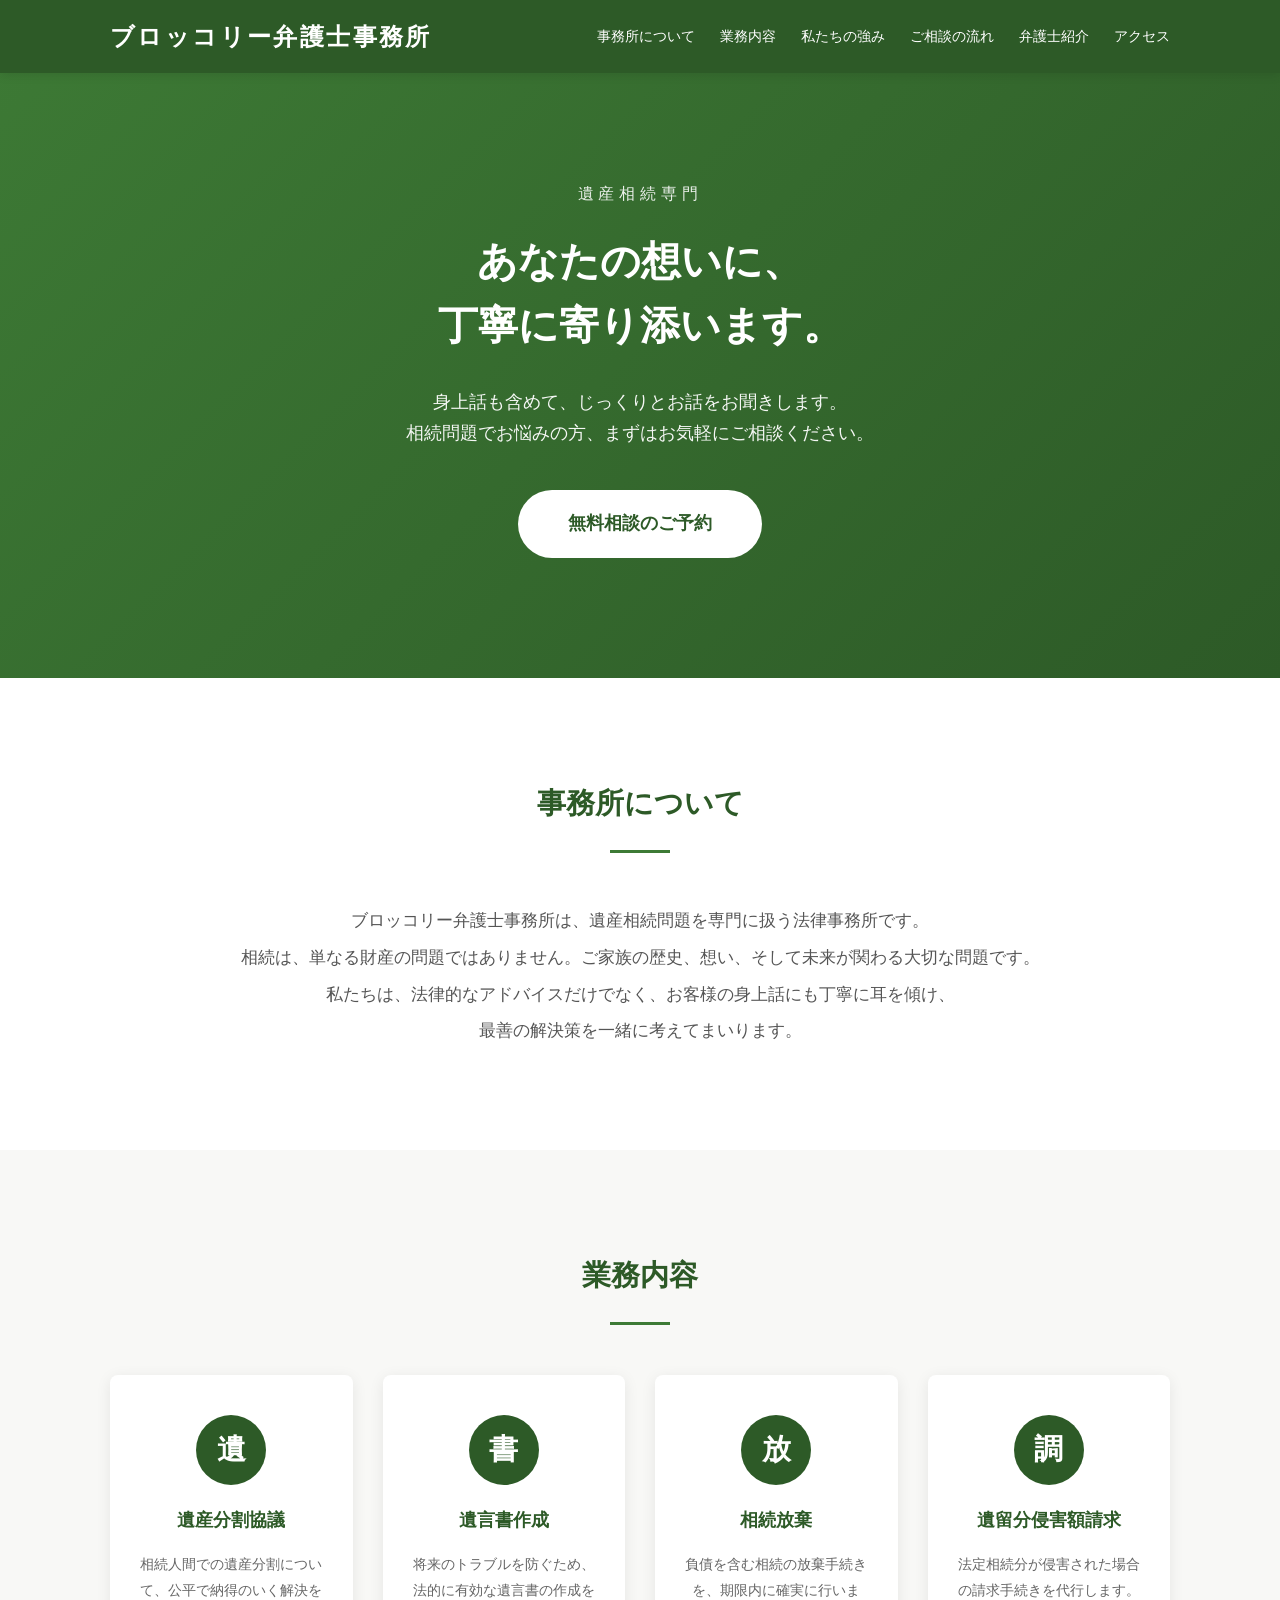
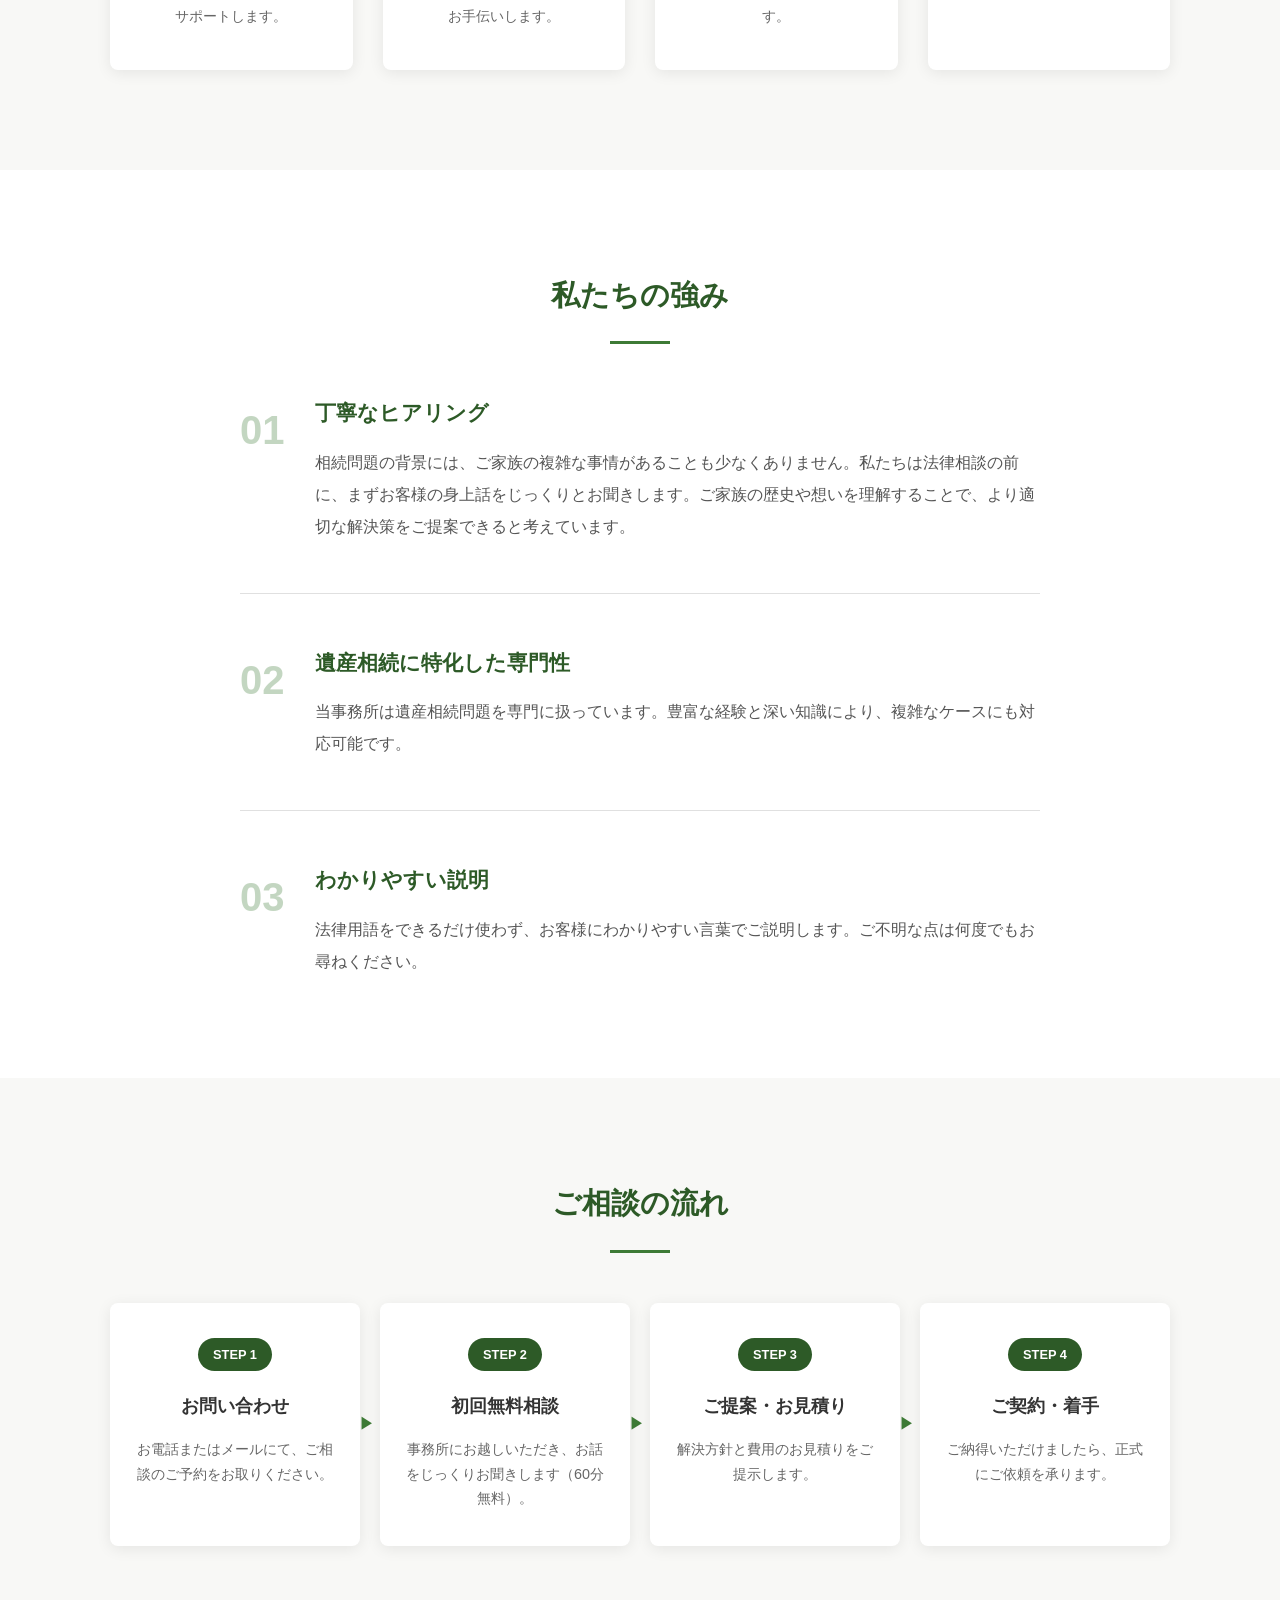
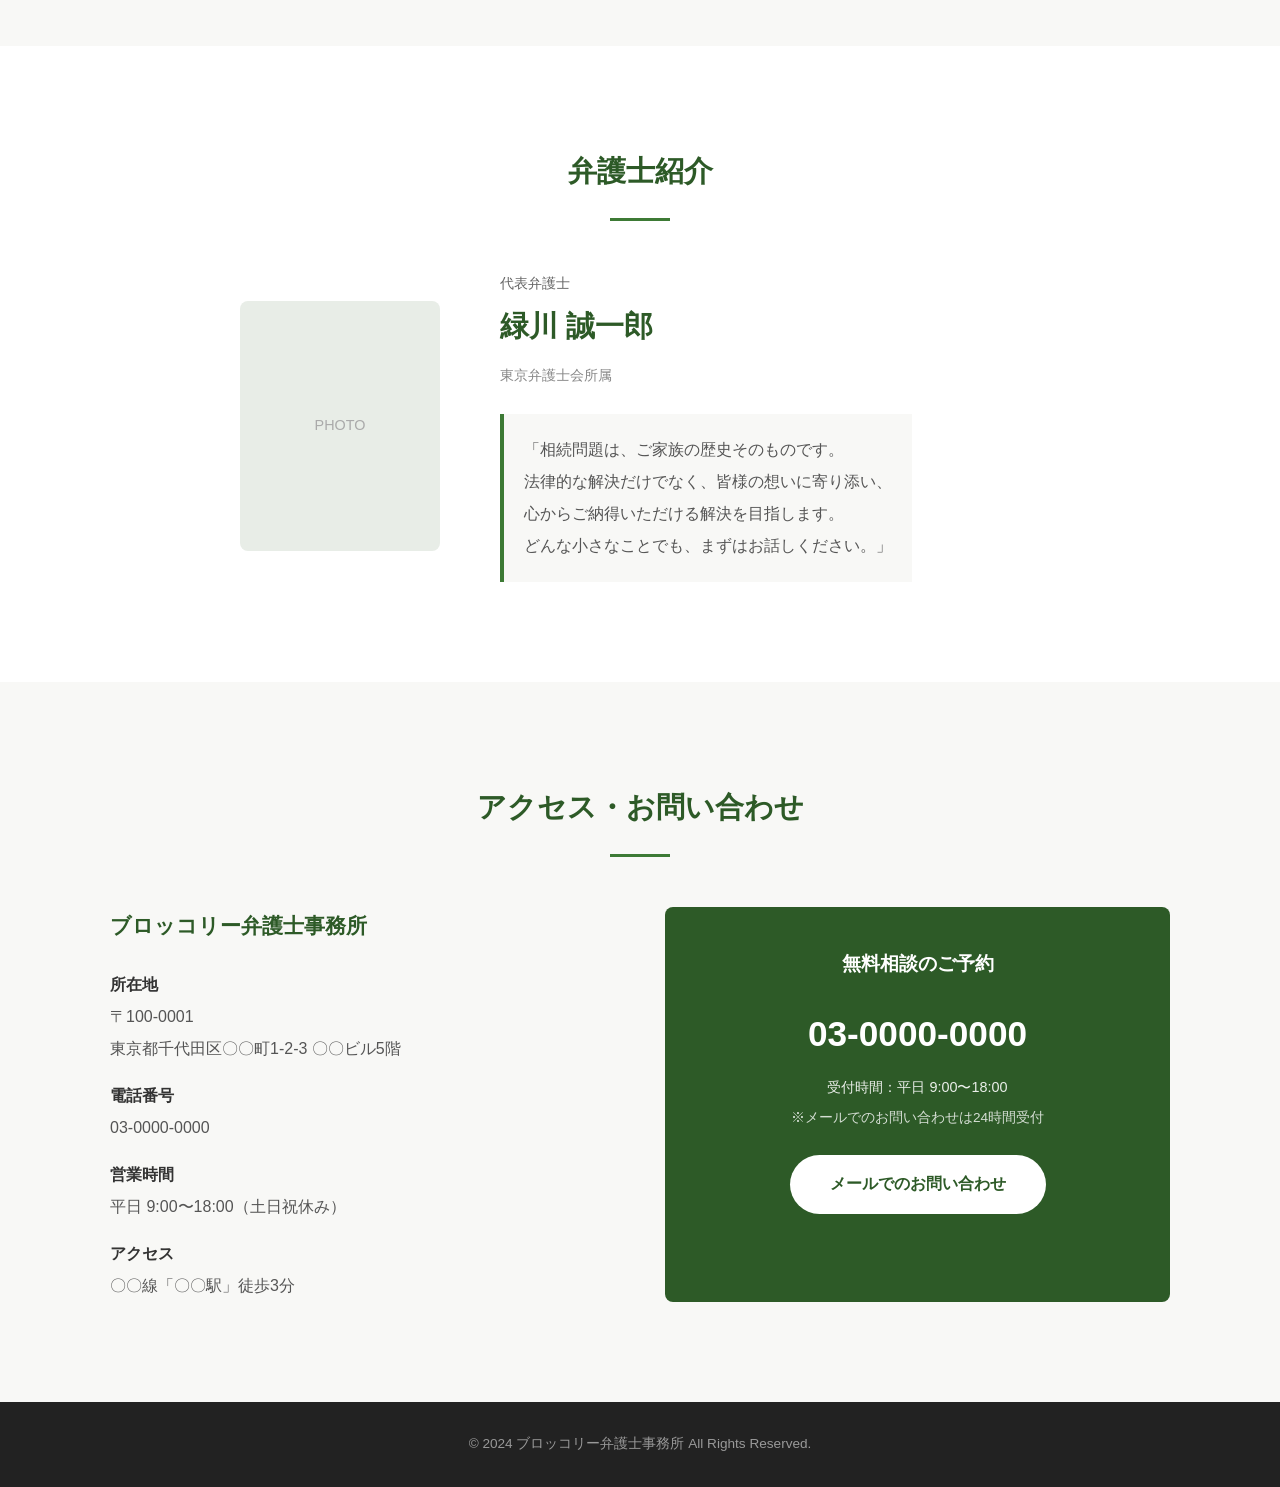
==== broccoli-law/index.html @ 68b4fcbb "Initial commit: reorganize for multi-mock structure - Add landing page with gallery of all mocks - M" ====
<!DOCTYPE html>
<html lang="ja">
<head>
    <meta charset="UTF-8">
    <meta name="viewport" content="width=device-width, initial-scale=1.0">
    <title>ブロッコリー弁護士事務所 | 遺産相続専門</title>
    <link rel="stylesheet" href="style.css">
</head>
<body>
    <!-- ヘッダー -->
    <header class="header">
        <div class="header-inner">
            <h1 class="logo">ブロッコリー弁護士事務所</h1>
            <nav class="nav">
                <ul>
                    <li><a href="#about">事務所について</a></li>
                    <li><a href="#service">業務内容</a></li>
                    <li><a href="#feature">私たちの強み</a></li>
                    <li><a href="#flow">ご相談の流れ</a></li>
                    <li><a href="#lawyer">弁護士紹介</a></li>
                    <li><a href="#access">アクセス</a></li>
                </ul>
            </nav>
        </div>
    </header>

    <!-- メインビジュアル -->
    <section class="hero">
        <div class="hero-content">
            <p class="hero-sub">遺産相続専門</p>
            <h2 class="hero-title">あなたの想いに、<br>丁寧に寄り添います。</h2>
            <p class="hero-desc">身上話も含めて、じっくりとお話をお聞きします。<br>相続問題でお悩みの方、まずはお気軽にご相談ください。</p>
            <a href="#contact" class="btn-primary">無料相談のご予約</a>
        </div>
    </section>

    <!-- 事務所について -->
    <section id="about" class="section">
        <div class="container">
            <h2 class="section-title">事務所について</h2>
            <p class="section-text">
                ブロッコリー弁護士事務所は、遺産相続問題を専門に扱う法律事務所です。<br>
                相続は、単なる財産の問題ではありません。ご家族の歴史、想い、そして未来が関わる大切な問題です。<br>
                私たちは、法律的なアドバイスだけでなく、お客様の身上話にも丁寧に耳を傾け、<br>
                最善の解決策を一緒に考えてまいります。
            </p>
        </div>
    </section>

    <!-- 業務内容 -->
    <section id="service" class="section section-gray">
        <div class="container">
            <h2 class="section-title">業務内容</h2>
            <div class="service-grid">
                <div class="service-card">
                    <div class="service-icon">遺</div>
                    <h3>遺産分割協議</h3>
                    <p>相続人間での遺産分割について、公平で納得のいく解決をサポートします。</p>
                </div>
                <div class="service-card">
                    <div class="service-icon">書</div>
                    <h3>遺言書作成</h3>
                    <p>将来のトラブルを防ぐため、法的に有効な遺言書の作成をお手伝いします。</p>
                </div>
                <div class="service-card">
                    <div class="service-icon">放</div>
                    <h3>相続放棄</h3>
                    <p>負債を含む相続の放棄手続きを、期限内に確実に行います。</p>
                </div>
                <div class="service-card">
                    <div class="service-icon">調</div>
                    <h3>遺留分侵害額請求</h3>
                    <p>法定相続分が侵害された場合の請求手続きを代行します。</p>
                </div>
            </div>
        </div>
    </section>

    <!-- 私たちの強み -->
    <section id="feature" class="section">
        <div class="container">
            <h2 class="section-title">私たちの強み</h2>
            <div class="feature-list">
                <div class="feature-item">
                    <div class="feature-number">01</div>
                    <div class="feature-content">
                        <h3>丁寧なヒアリング</h3>
                        <p>相続問題の背景には、ご家族の複雑な事情があることも少なくありません。私たちは法律相談の前に、まずお客様の身上話をじっくりとお聞きします。ご家族の歴史や想いを理解することで、より適切な解決策をご提案できると考えています。</p>
                    </div>
                </div>
                <div class="feature-item">
                    <div class="feature-number">02</div>
                    <div class="feature-content">
                        <h3>遺産相続に特化した専門性</h3>
                        <p>当事務所は遺産相続問題を専門に扱っています。豊富な経験と深い知識により、複雑なケースにも対応可能です。</p>
                    </div>
                </div>
                <div class="feature-item">
                    <div class="feature-number">03</div>
                    <div class="feature-content">
                        <h3>わかりやすい説明</h3>
                        <p>法律用語をできるだけ使わず、お客様にわかりやすい言葉でご説明します。ご不明な点は何度でもお尋ねください。</p>
                    </div>
                </div>
            </div>
        </div>
    </section>

    <!-- ご相談の流れ -->
    <section id="flow" class="section section-gray">
        <div class="container">
            <h2 class="section-title">ご相談の流れ</h2>
            <div class="flow-list">
                <div class="flow-item">
                    <div class="flow-step">STEP 1</div>
                    <h3>お問い合わせ</h3>
                    <p>お電話またはメールにて、ご相談のご予約をお取りください。</p>
                </div>
                <div class="flow-item">
                    <div class="flow-step">STEP 2</div>
                    <h3>初回無料相談</h3>
                    <p>事務所にお越しいただき、お話をじっくりお聞きします（60分無料）。</p>
                </div>
                <div class="flow-item">
                    <div class="flow-step">STEP 3</div>
                    <h3>ご提案・お見積り</h3>
                    <p>解決方針と費用のお見積りをご提示します。</p>
                </div>
                <div class="flow-item">
                    <div class="flow-step">STEP 4</div>
                    <h3>ご契約・着手</h3>
                    <p>ご納得いただけましたら、正式にご依頼を承ります。</p>
                </div>
            </div>
        </div>
    </section>

    <!-- 弁護士紹介 -->
    <section id="lawyer" class="section">
        <div class="container">
            <h2 class="section-title">弁護士紹介</h2>
            <div class="lawyer-profile">
                <div class="lawyer-photo"></div>
                <div class="lawyer-info">
                    <p class="lawyer-position">代表弁護士</p>
                    <h3 class="lawyer-name">緑川 誠一郎</h3>
                    <p class="lawyer-bar">東京弁護士会所属</p>
                    <p class="lawyer-message">
                        「相続問題は、ご家族の歴史そのものです。<br>
                        法律的な解決だけでなく、皆様の想いに寄り添い、<br>
                        心からご納得いただける解決を目指します。<br>
                        どんな小さなことでも、まずはお話しください。」
                    </p>
                </div>
            </div>
        </div>
    </section>

    <!-- アクセス・お問い合わせ -->
    <section id="access" class="section section-gray">
        <div class="container">
            <h2 class="section-title">アクセス・お問い合わせ</h2>
            <div class="access-grid">
                <div class="access-info">
                    <h3>ブロッコリー弁護士事務所</h3>
                    <dl>
                        <dt>所在地</dt>
                        <dd>〒100-0001<br>東京都千代田区〇〇町1-2-3 〇〇ビル5階</dd>
                        <dt>電話番号</dt>
                        <dd>03-0000-0000</dd>
                        <dt>営業時間</dt>
                        <dd>平日 9:00〜18:00（土日祝休み）</dd>
                        <dt>アクセス</dt>
                        <dd>〇〇線「〇〇駅」徒歩3分</dd>
                    </dl>
                </div>
                <div id="contact" class="contact-box">
                    <h3>無料相談のご予約</h3>
                    <p class="contact-tel">03-0000-0000</p>
                    <p class="contact-hours">受付時間：平日 9:00〜18:00</p>
                    <p class="contact-note">※メールでのお問い合わせは24時間受付</p>
                    <a href="mailto:info@example.com" class="btn-secondary">メールでのお問い合わせ</a>
                </div>
            </div>
        </div>
    </section>

    <!-- フッター -->
    <footer class="footer">
        <p>&copy; 2024 ブロッコリー弁護士事務所 All Rights Reserved.</p>
    </footer>
</body>
</html>
---- broccoli-law/style.css ----
/* リセットと基本スタイル */
* {
    margin: 0;
    padding: 0;
    box-sizing: border-box;
}

html {
    scroll-behavior: smooth;
}

body {
    font-family: "Hiragino Kaku Gothic ProN", "Hiragino Sans", "Yu Gothic", "Meiryo", sans-serif;
    line-height: 1.8;
    color: #333;
    background-color: #fff;
}

a {
    text-decoration: none;
    color: inherit;
}

ul {
    list-style: none;
}

/* コンテナ */
.container {
    max-width: 1100px;
    margin: 0 auto;
    padding: 0 20px;
}

/* ヘッダー */
.header {
    background-color: #2d5a27;
    color: #fff;
    position: fixed;
    width: 100%;
    top: 0;
    z-index: 1000;
    box-shadow: 0 2px 10px rgba(0, 0, 0, 0.1);
}

.header-inner {
    max-width: 1100px;
    margin: 0 auto;
    padding: 15px 20px;
    display: flex;
    justify-content: space-between;
    align-items: center;
}

.logo {
    font-size: 1.5rem;
    font-weight: bold;
    letter-spacing: 0.1em;
}

.nav ul {
    display: flex;
    gap: 25px;
}

.nav a {
    font-size: 0.9rem;
    transition: opacity 0.3s;
}

.nav a:hover {
    opacity: 0.7;
}

/* メインビジュアル */
.hero {
    background: linear-gradient(135deg, #3d7a35 0%, #2d5a27 100%);
    color: #fff;
    padding: 180px 20px 120px;
    text-align: center;
}

.hero-sub {
    font-size: 1rem;
    letter-spacing: 0.3em;
    margin-bottom: 20px;
    opacity: 0.9;
}

.hero-title {
    font-size: 2.5rem;
    font-weight: bold;
    line-height: 1.6;
    margin-bottom: 30px;
}

.hero-desc {
    font-size: 1.1rem;
    margin-bottom: 40px;
    opacity: 0.95;
}

.btn-primary {
    display: inline-block;
    background-color: #fff;
    color: #2d5a27;
    padding: 18px 50px;
    font-size: 1.1rem;
    font-weight: bold;
    border-radius: 50px;
    transition: all 0.3s;
}

.btn-primary:hover {
    background-color: #f0f0f0;
    transform: translateY(-2px);
    box-shadow: 0 5px 20px rgba(0, 0, 0, 0.2);
}

/* セクション共通 */
.section {
    padding: 100px 0;
}

.section-gray {
    background-color: #f8f8f6;
}

.section-title {
    text-align: center;
    font-size: 1.8rem;
    color: #2d5a27;
    margin-bottom: 50px;
    position: relative;
}

.section-title::after {
    content: "";
    display: block;
    width: 60px;
    height: 3px;
    background-color: #3d7a35;
    margin: 20px auto 0;
}

.section-text {
    text-align: center;
    font-size: 1.05rem;
    line-height: 2.2;
    color: #555;
}

/* 業務内容 */
.service-grid {
    display: grid;
    grid-template-columns: repeat(4, 1fr);
    gap: 30px;
}

.service-card {
    background-color: #fff;
    padding: 40px 25px;
    text-align: center;
    border-radius: 8px;
    box-shadow: 0 3px 15px rgba(0, 0, 0, 0.08);
    transition: transform 0.3s;
}

.service-card:hover {
    transform: translateY(-5px);
}

.service-icon {
    width: 70px;
    height: 70px;
    background-color: #2d5a27;
    color: #fff;
    font-size: 1.8rem;
    font-weight: bold;
    border-radius: 50%;
    display: flex;
    align-items: center;
    justify-content: center;
    margin: 0 auto 20px;
}

.service-card h3 {
    font-size: 1.1rem;
    color: #2d5a27;
    margin-bottom: 15px;
}

.service-card p {
    font-size: 0.9rem;
    color: #666;
    line-height: 1.8;
}

/* 私たちの強み */
.feature-list {
    max-width: 800px;
    margin: 0 auto;
}

.feature-item {
    display: flex;
    gap: 30px;
    margin-bottom: 50px;
    padding-bottom: 50px;
    border-bottom: 1px solid #e0e0e0;
}

.feature-item:last-child {
    margin-bottom: 0;
    padding-bottom: 0;
    border-bottom: none;
}

.feature-number {
    font-size: 2.5rem;
    font-weight: bold;
    color: #3d7a35;
    opacity: 0.3;
    flex-shrink: 0;
}

.feature-content h3 {
    font-size: 1.3rem;
    color: #2d5a27;
    margin-bottom: 15px;
}

.feature-content p {
    color: #555;
    line-height: 2;
}

/* ご相談の流れ */
.flow-list {
    display: grid;
    grid-template-columns: repeat(4, 1fr);
    gap: 20px;
}

.flow-item {
    background-color: #fff;
    padding: 35px 25px;
    text-align: center;
    border-radius: 8px;
    box-shadow: 0 3px 15px rgba(0, 0, 0, 0.08);
    position: relative;
}

.flow-item::after {
    content: "▶";
    position: absolute;
    right: -15px;
    top: 50%;
    transform: translateY(-50%);
    color: #3d7a35;
    font-size: 1rem;
}

.flow-item:last-child::after {
    display: none;
}

.flow-step {
    display: inline-block;
    background-color: #2d5a27;
    color: #fff;
    font-size: 0.8rem;
    font-weight: bold;
    padding: 5px 15px;
    border-radius: 20px;
    margin-bottom: 20px;
}

.flow-item h3 {
    font-size: 1.1rem;
    color: #333;
    margin-bottom: 15px;
}

.flow-item p {
    font-size: 0.9rem;
    color: #666;
    line-height: 1.7;
}

/* 弁護士紹介 */
.lawyer-profile {
    display: flex;
    gap: 60px;
    align-items: center;
    max-width: 800px;
    margin: 0 auto;
}

.lawyer-photo {
    width: 200px;
    height: 250px;
    background-color: #e8ede7;
    border-radius: 8px;
    flex-shrink: 0;
    display: flex;
    align-items: center;
    justify-content: center;
}

.lawyer-photo::after {
    content: "PHOTO";
    color: #aaa;
    font-size: 0.9rem;
}

.lawyer-position {
    font-size: 0.9rem;
    color: #666;
    margin-bottom: 5px;
}

.lawyer-name {
    font-size: 1.8rem;
    color: #2d5a27;
    margin-bottom: 10px;
}

.lawyer-bar {
    font-size: 0.9rem;
    color: #888;
    margin-bottom: 25px;
}

.lawyer-message {
    color: #555;
    line-height: 2;
    padding: 20px;
    background-color: #f8f8f6;
    border-left: 4px solid #3d7a35;
}

/* アクセス・お問い合わせ */
.access-grid {
    display: grid;
    grid-template-columns: 1fr 1fr;
    gap: 50px;
}

.access-info h3 {
    font-size: 1.3rem;
    color: #2d5a27;
    margin-bottom: 25px;
}

.access-info dl {
    line-height: 2;
}

.access-info dt {
    font-weight: bold;
    color: #333;
    margin-top: 15px;
}

.access-info dt:first-child {
    margin-top: 0;
}

.access-info dd {
    color: #555;
}

.contact-box {
    background-color: #2d5a27;
    color: #fff;
    padding: 40px;
    border-radius: 8px;
    text-align: center;
}

.contact-box h3 {
    font-size: 1.2rem;
    margin-bottom: 20px;
}

.contact-tel {
    font-size: 2.2rem;
    font-weight: bold;
    margin-bottom: 10px;
}

.contact-hours {
    font-size: 0.9rem;
    opacity: 0.9;
    margin-bottom: 5px;
}

.contact-note {
    font-size: 0.85rem;
    opacity: 0.8;
    margin-bottom: 25px;
}

.btn-secondary {
    display: inline-block;
    background-color: #fff;
    color: #2d5a27;
    padding: 15px 40px;
    font-size: 1rem;
    font-weight: bold;
    border-radius: 50px;
    transition: all 0.3s;
}

.btn-secondary:hover {
    background-color: #f0f0f0;
}

/* フッター */
.footer {
    background-color: #222;
    color: #999;
    text-align: center;
    padding: 30px 20px;
    font-size: 0.85rem;
}

/* レスポンシブ対応 */
@media (max-width: 900px) {
    .header-inner {
        flex-direction: column;
        gap: 15px;
    }

    .nav ul {
        flex-wrap: wrap;
        justify-content: center;
        gap: 15px;
    }

    .hero-title {
        font-size: 1.8rem;
    }

    .service-grid {
        grid-template-columns: repeat(2, 1fr);
    }

    .flow-list {
        grid-template-columns: repeat(2, 1fr);
    }

    .flow-item::after {
        display: none;
    }

    .lawyer-profile {
        flex-direction: column;
        text-align: center;
    }

    .lawyer-message {
        text-align: left;
    }

    .access-grid {
        grid-template-columns: 1fr;
    }
}

@media (max-width: 600px) {
    .hero {
        padding: 140px 20px 80px;
    }

    .hero-title {
        font-size: 1.5rem;
    }

    .section {
        padding: 60px 0;
    }

    .section-title {
        font-size: 1.4rem;
    }

    .service-grid {
        grid-template-columns: 1fr;
    }

    .flow-list {
        grid-template-columns: 1fr;
    }

    .feature-item {
        flex-direction: column;
        gap: 15px;
    }

    .contact-tel {
        font-size: 1.6rem;
    }
}
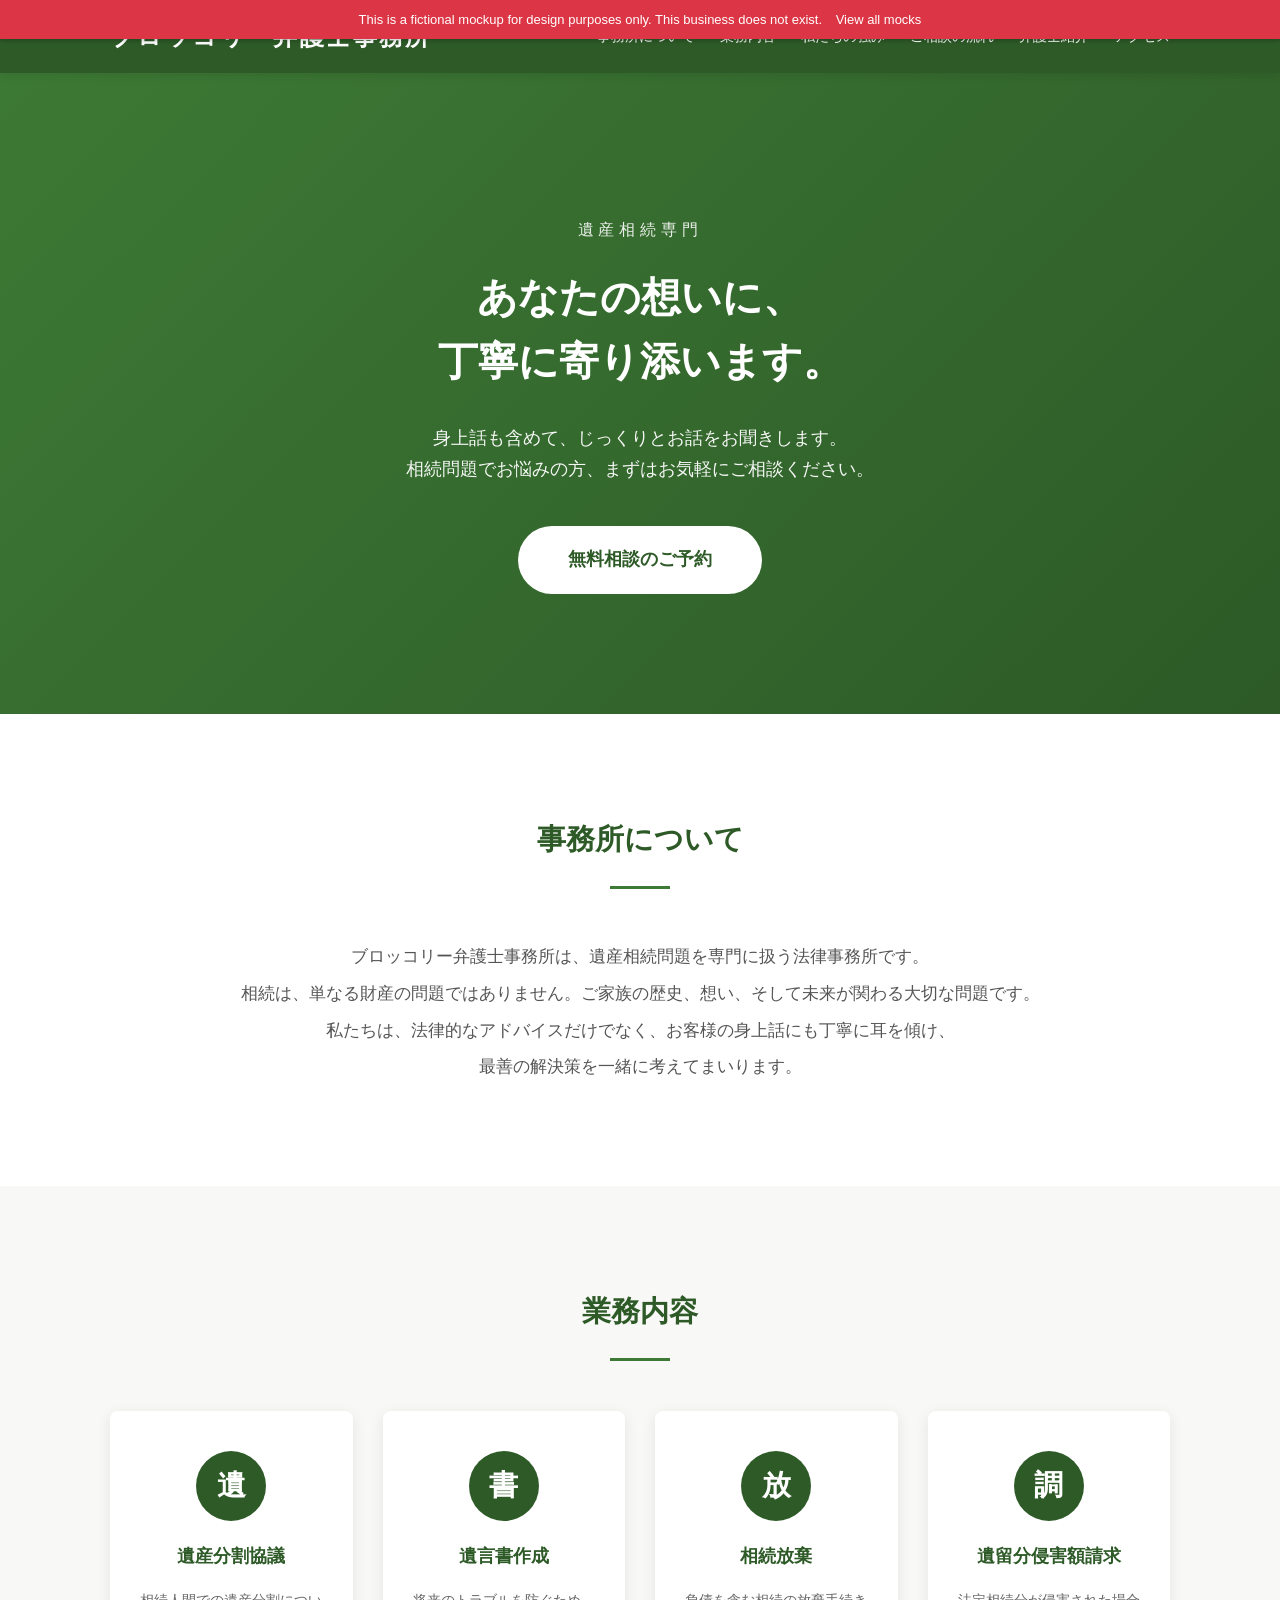
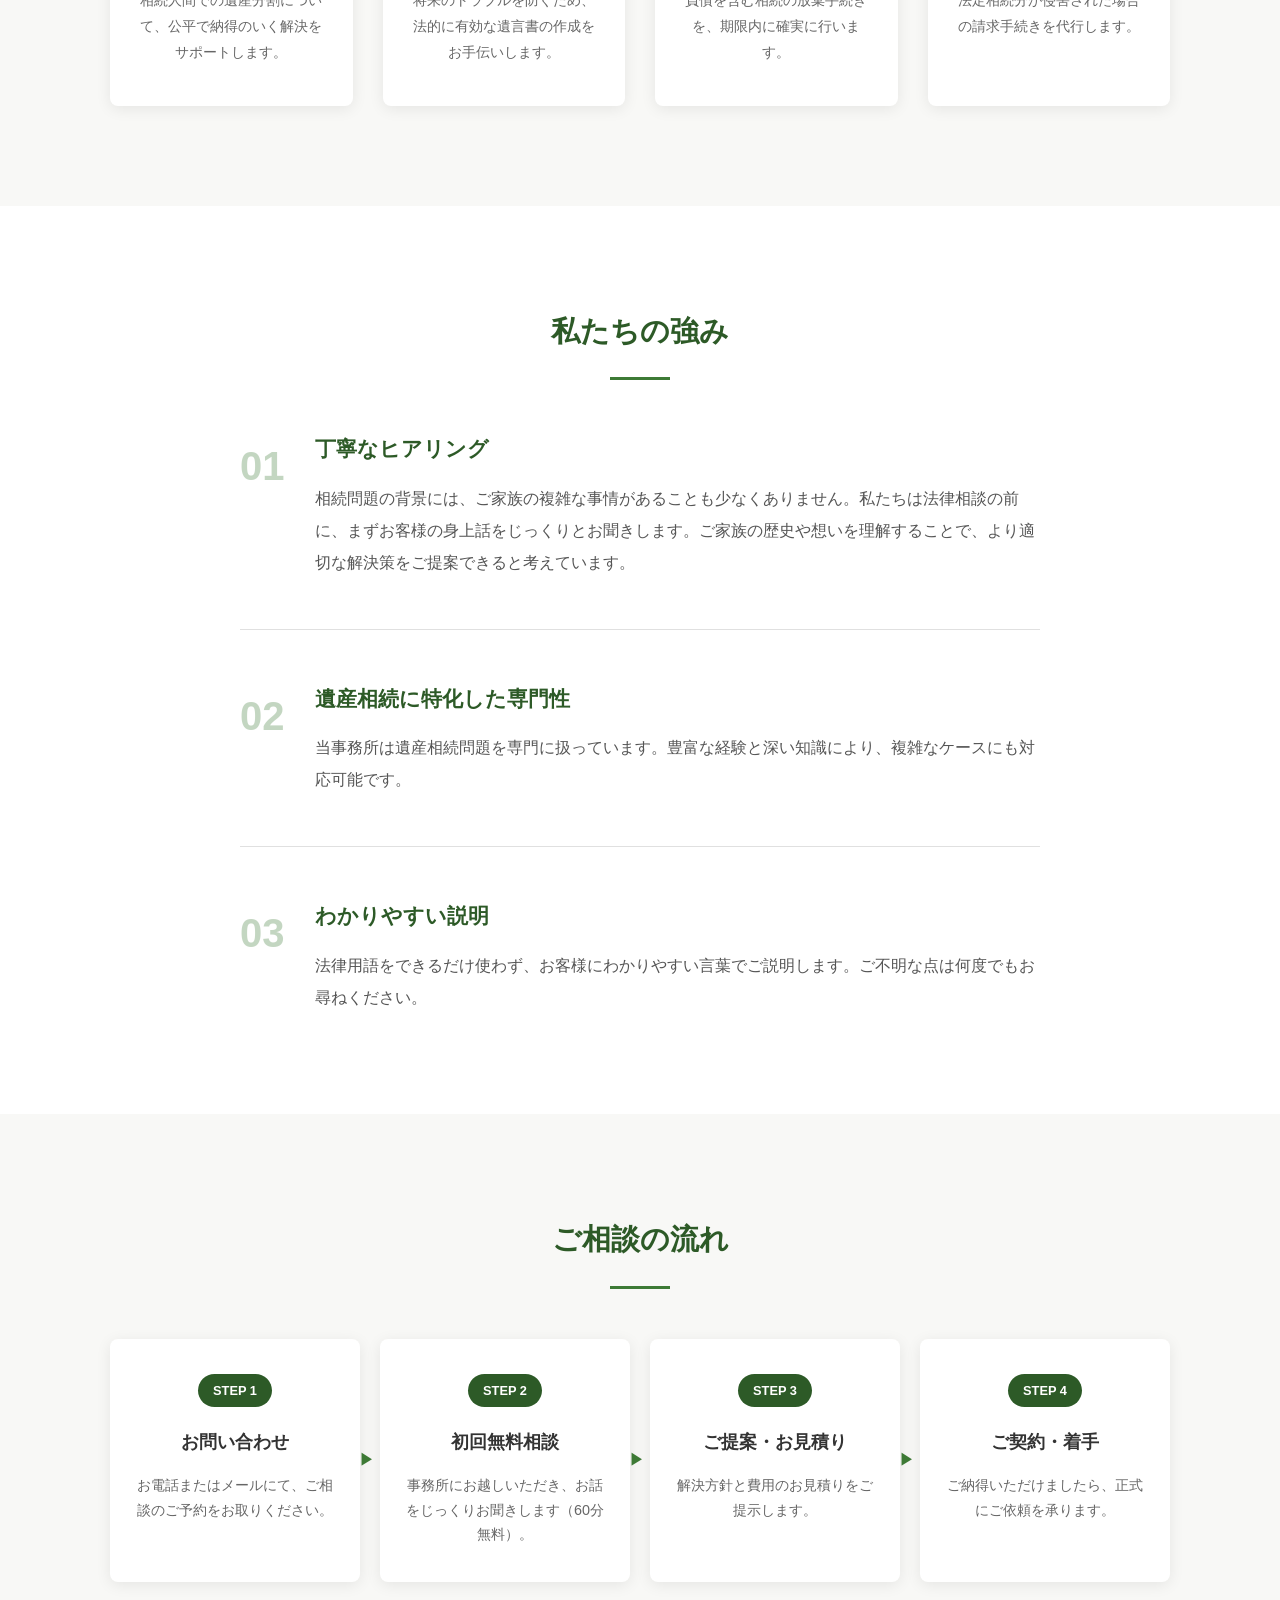
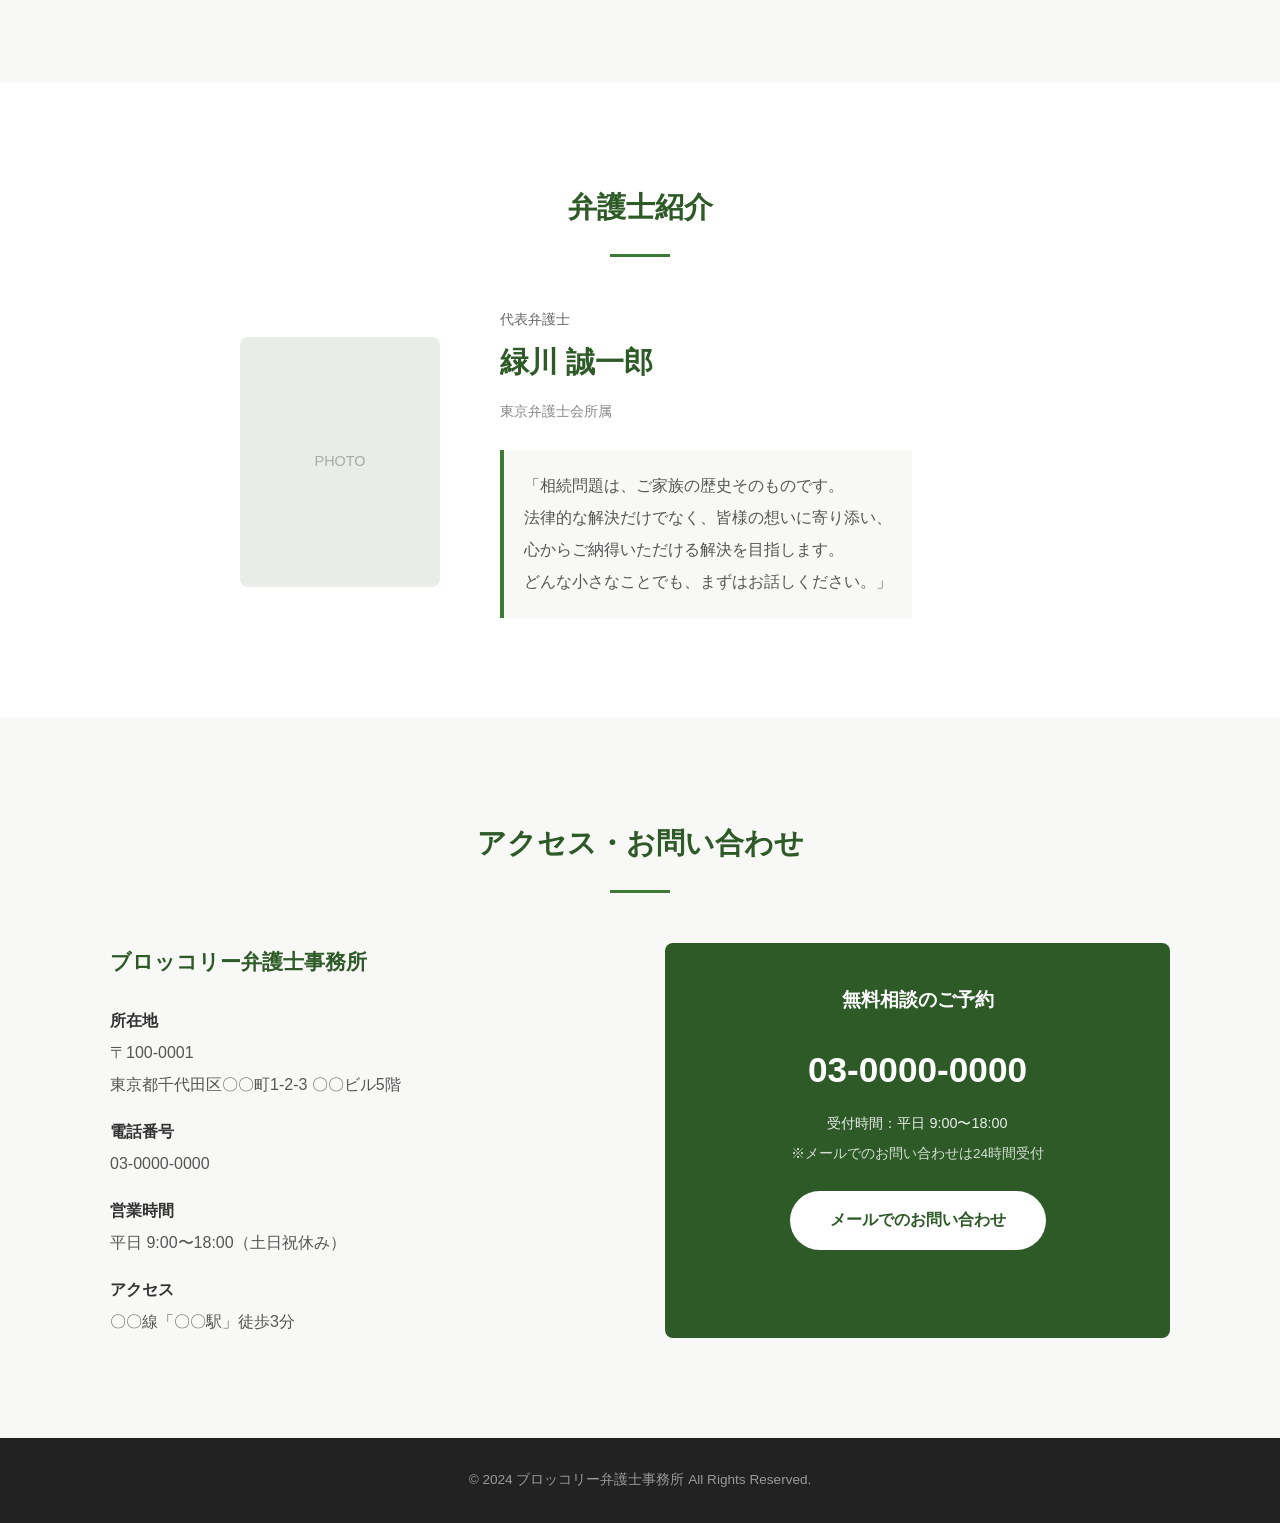
==== commit d0af0f20: "Add disclaimers to clarify pages are fictional mockups - Add warning banner to landing page - Add fi" ====
--- a/broccoli-law/index.html
+++ b/broccoli-law/index.html
@@ -5,8 +5,35 @@
     <meta name="viewport" content="width=device-width, initial-scale=1.0">
     <title>ブロッコリー弁護士事務所 | 遺産相続専門</title>
     <link rel="stylesheet" href="style.css">
+    <style>
+        .mock-banner {
+            position: fixed;
+            top: 0;
+            left: 0;
+            right: 0;
+            background: #dc3545;
+            color: white;
+            text-align: center;
+            padding: 8px 16px;
+            font-size: 13px;
+            z-index: 10000;
+            box-shadow: 0 2px 4px rgba(0,0,0,0.2);
+        }
+        .mock-banner a {
+            color: white;
+            margin-left: 10px;
+        }
+        body {
+            padding-top: 36px;
+        }
+    </style>
 </head>
 <body>
+    <div class="mock-banner">
+        This is a fictional mockup for design purposes only. This business does not exist.
+        <a href="../">View all mocks</a>
+    </div>
+
     <!-- ヘッダー -->
     <header class="header">
         <div class="header-inner">
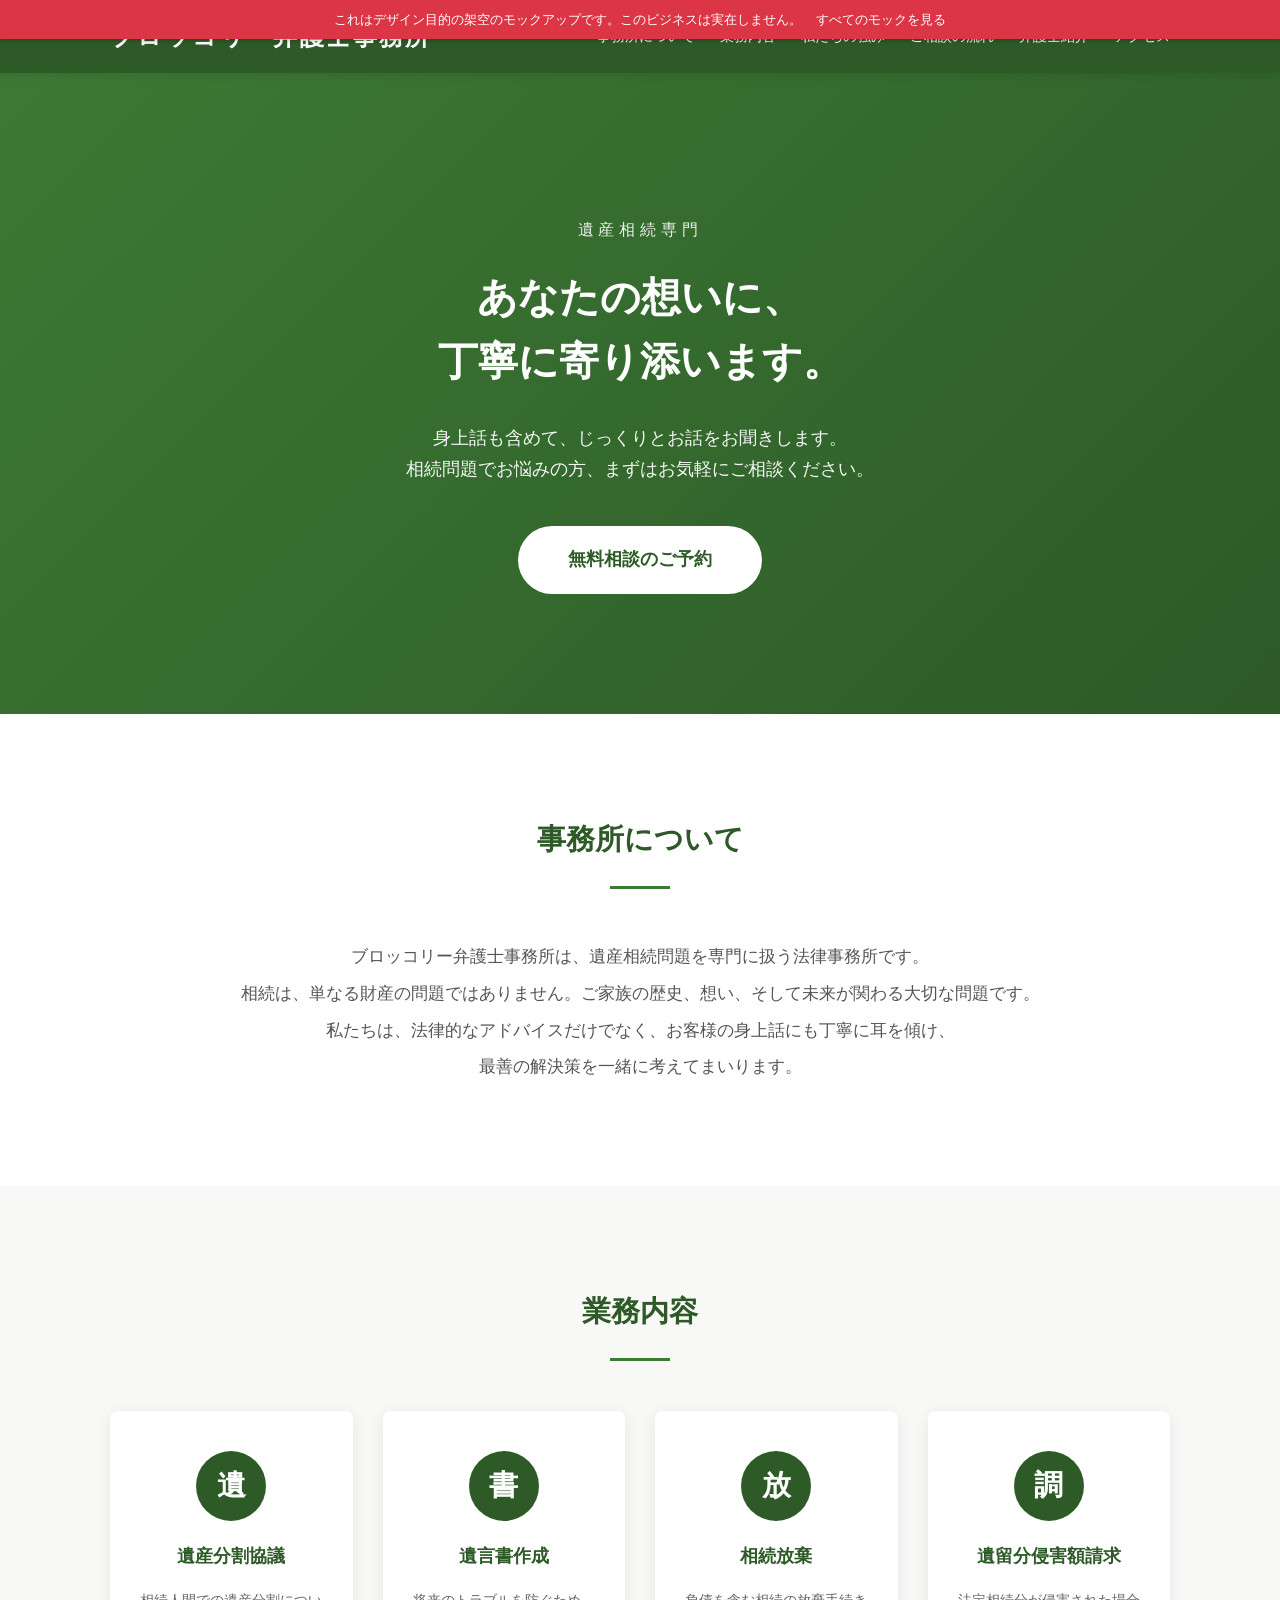
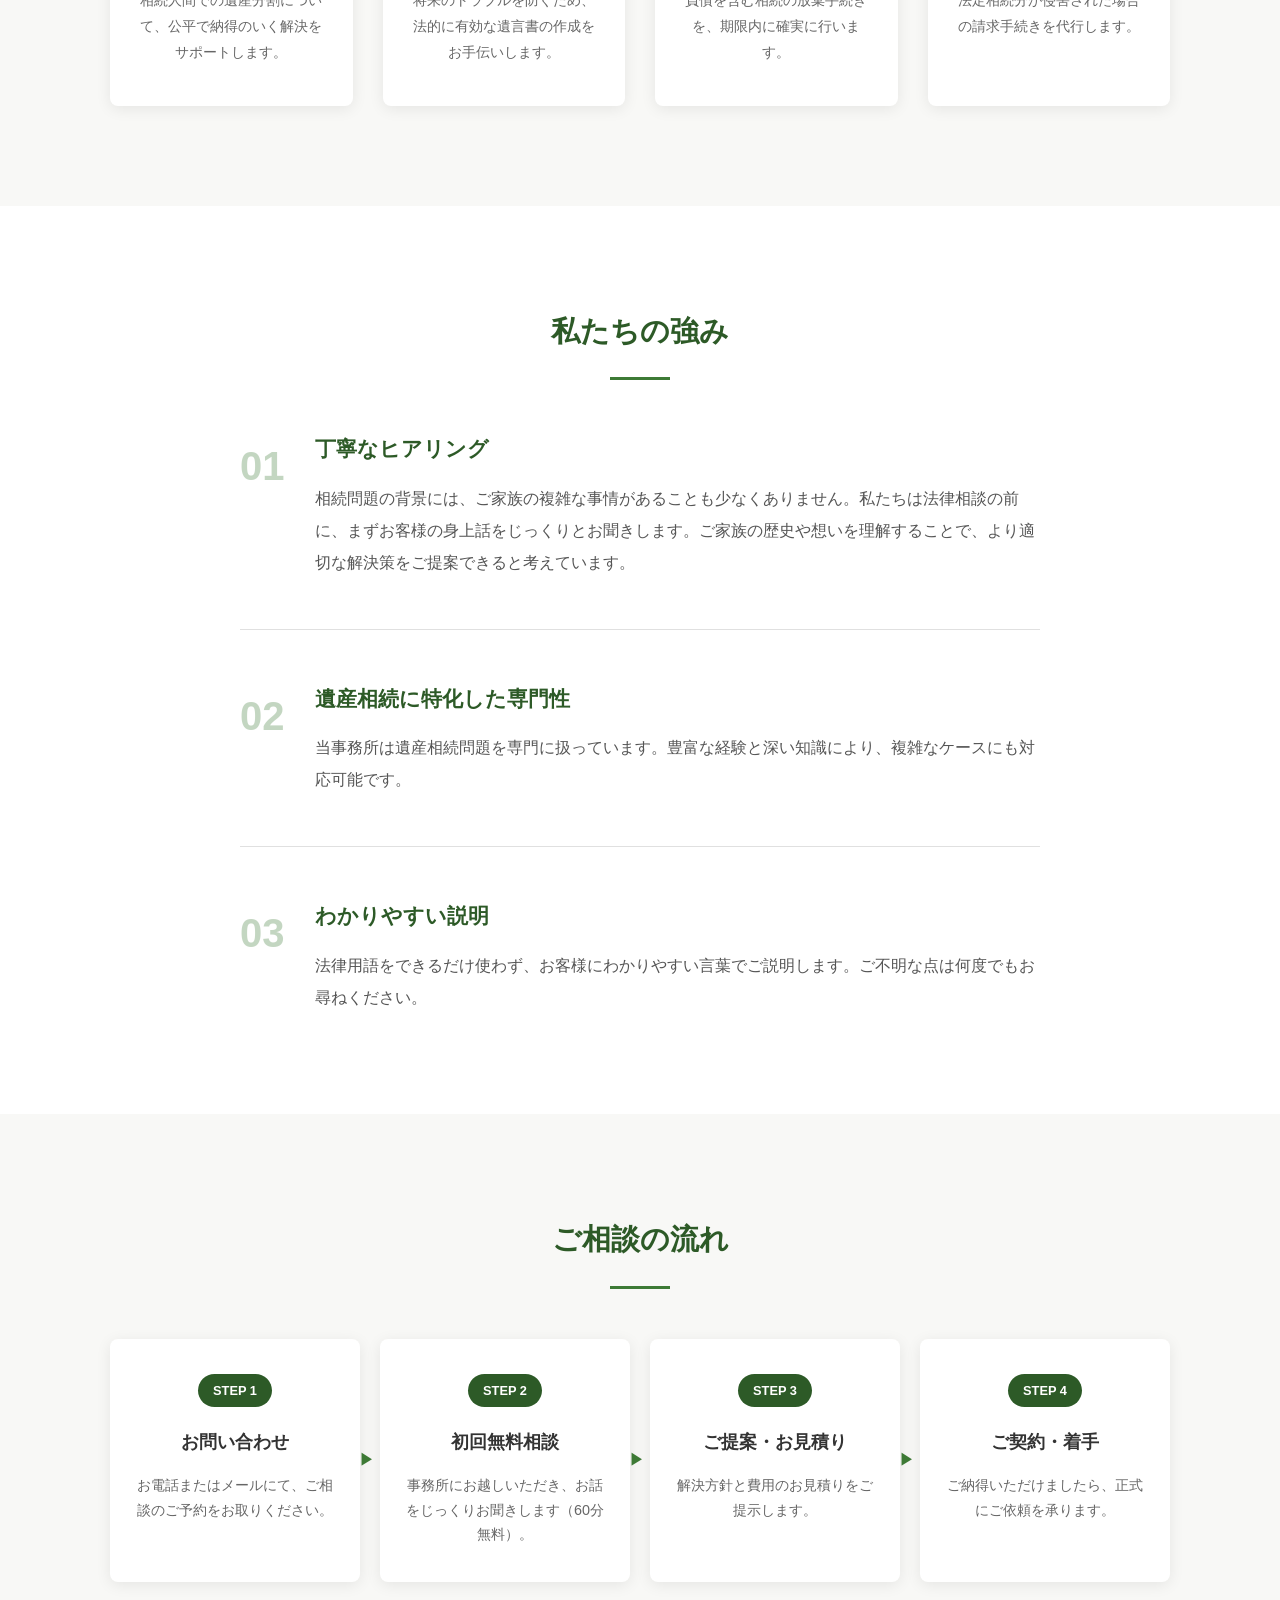
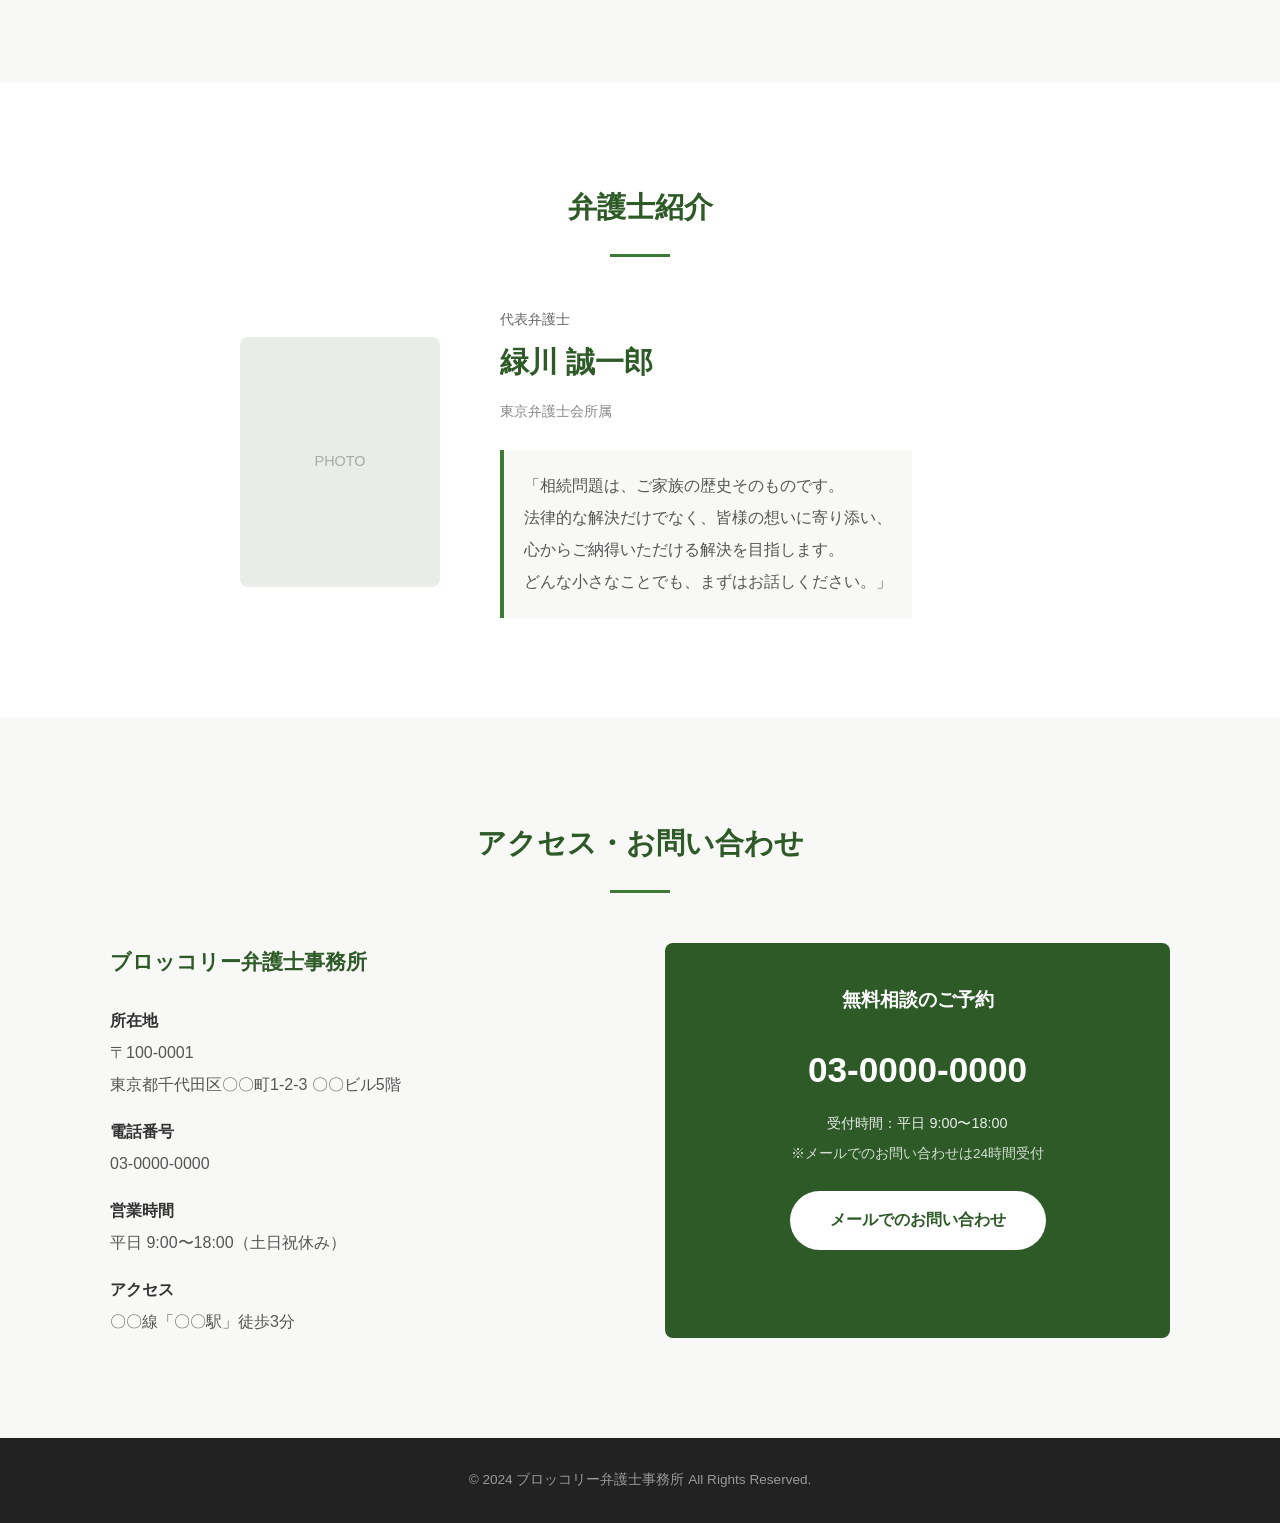
==== commit d4185afd: "Translate pages to Japanese" ====
--- a/broccoli-law/index.html
+++ b/broccoli-law/index.html
@@ -1,5 +1,6 @@
 <!DOCTYPE html>
 <html lang="ja">
+
 <head>
     <meta charset="UTF-8">
     <meta name="viewport" content="width=device-width, initial-scale=1.0">
@@ -17,21 +18,24 @@
             padding: 8px 16px;
             font-size: 13px;
             z-index: 10000;
-            box-shadow: 0 2px 4px rgba(0,0,0,0.2);
+            box-shadow: 0 2px 4px rgba(0, 0, 0, 0.2);
         }
+
         .mock-banner a {
             color: white;
             margin-left: 10px;
         }
+
         body {
             padding-top: 36px;
         }
     </style>
 </head>
+
 <body>
     <div class="mock-banner">
-        This is a fictional mockup for design purposes only. This business does not exist.
-        <a href="../">View all mocks</a>
+        これはデザイン目的の架空のモックアップです。このビジネスは実在しません。
+        <a href="../">すべてのモックを見る</a>
     </div>
 
     <!-- ヘッダー -->
@@ -112,7 +116,8 @@
                     <div class="feature-number">01</div>
                     <div class="feature-content">
                         <h3>丁寧なヒアリング</h3>
-                        <p>相続問題の背景には、ご家族の複雑な事情があることも少なくありません。私たちは法律相談の前に、まずお客様の身上話をじっくりとお聞きします。ご家族の歴史や想いを理解することで、より適切な解決策をご提案できると考えています。</p>
+                        <p>相続問題の背景には、ご家族の複雑な事情があることも少なくありません。私たちは法律相談の前に、まずお客様の身上話をじっくりとお聞きします。ご家族の歴史や想いを理解することで、より適切な解決策をご提案できると考えています。
+                        </p>
                     </div>
                 </div>
                 <div class="feature-item">
@@ -217,4 +222,5 @@
         <p>&copy; 2024 ブロッコリー弁護士事務所 All Rights Reserved.</p>
     </footer>
 </body>
-</html>
+
+</html>
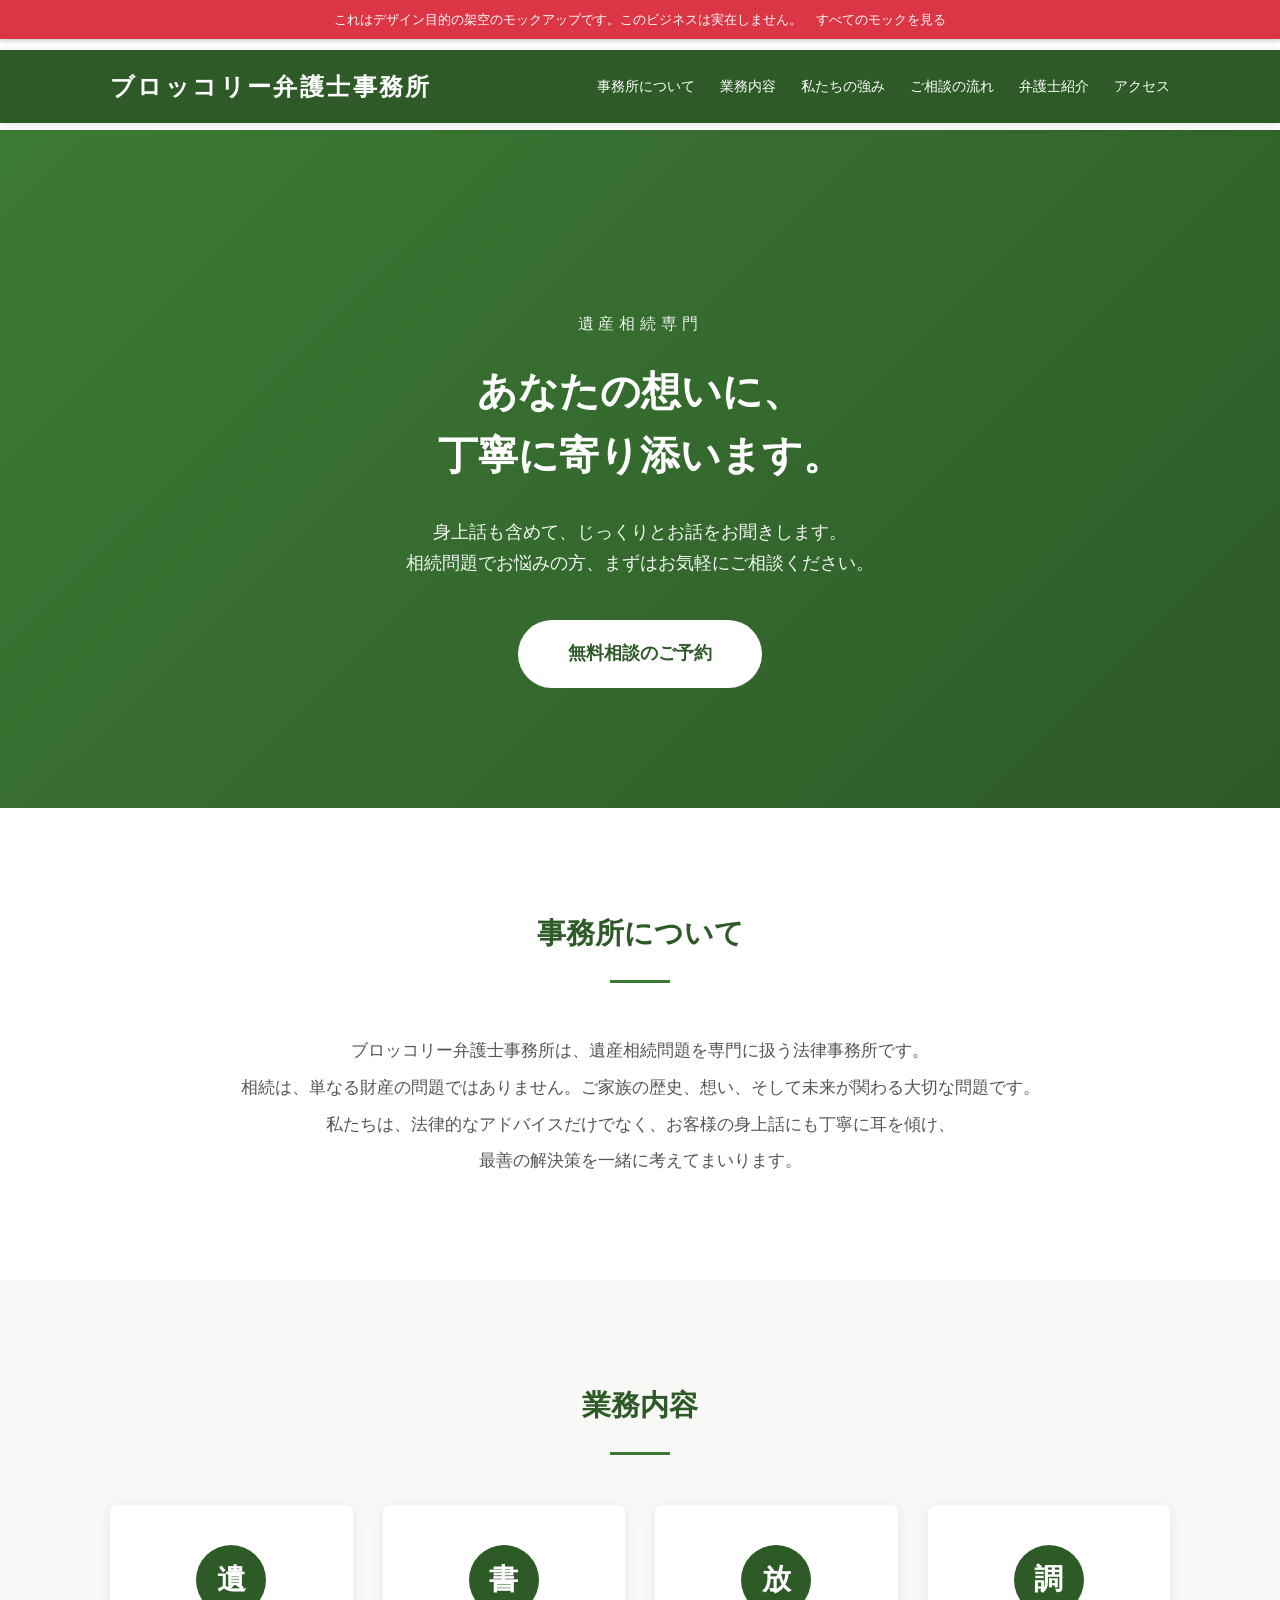
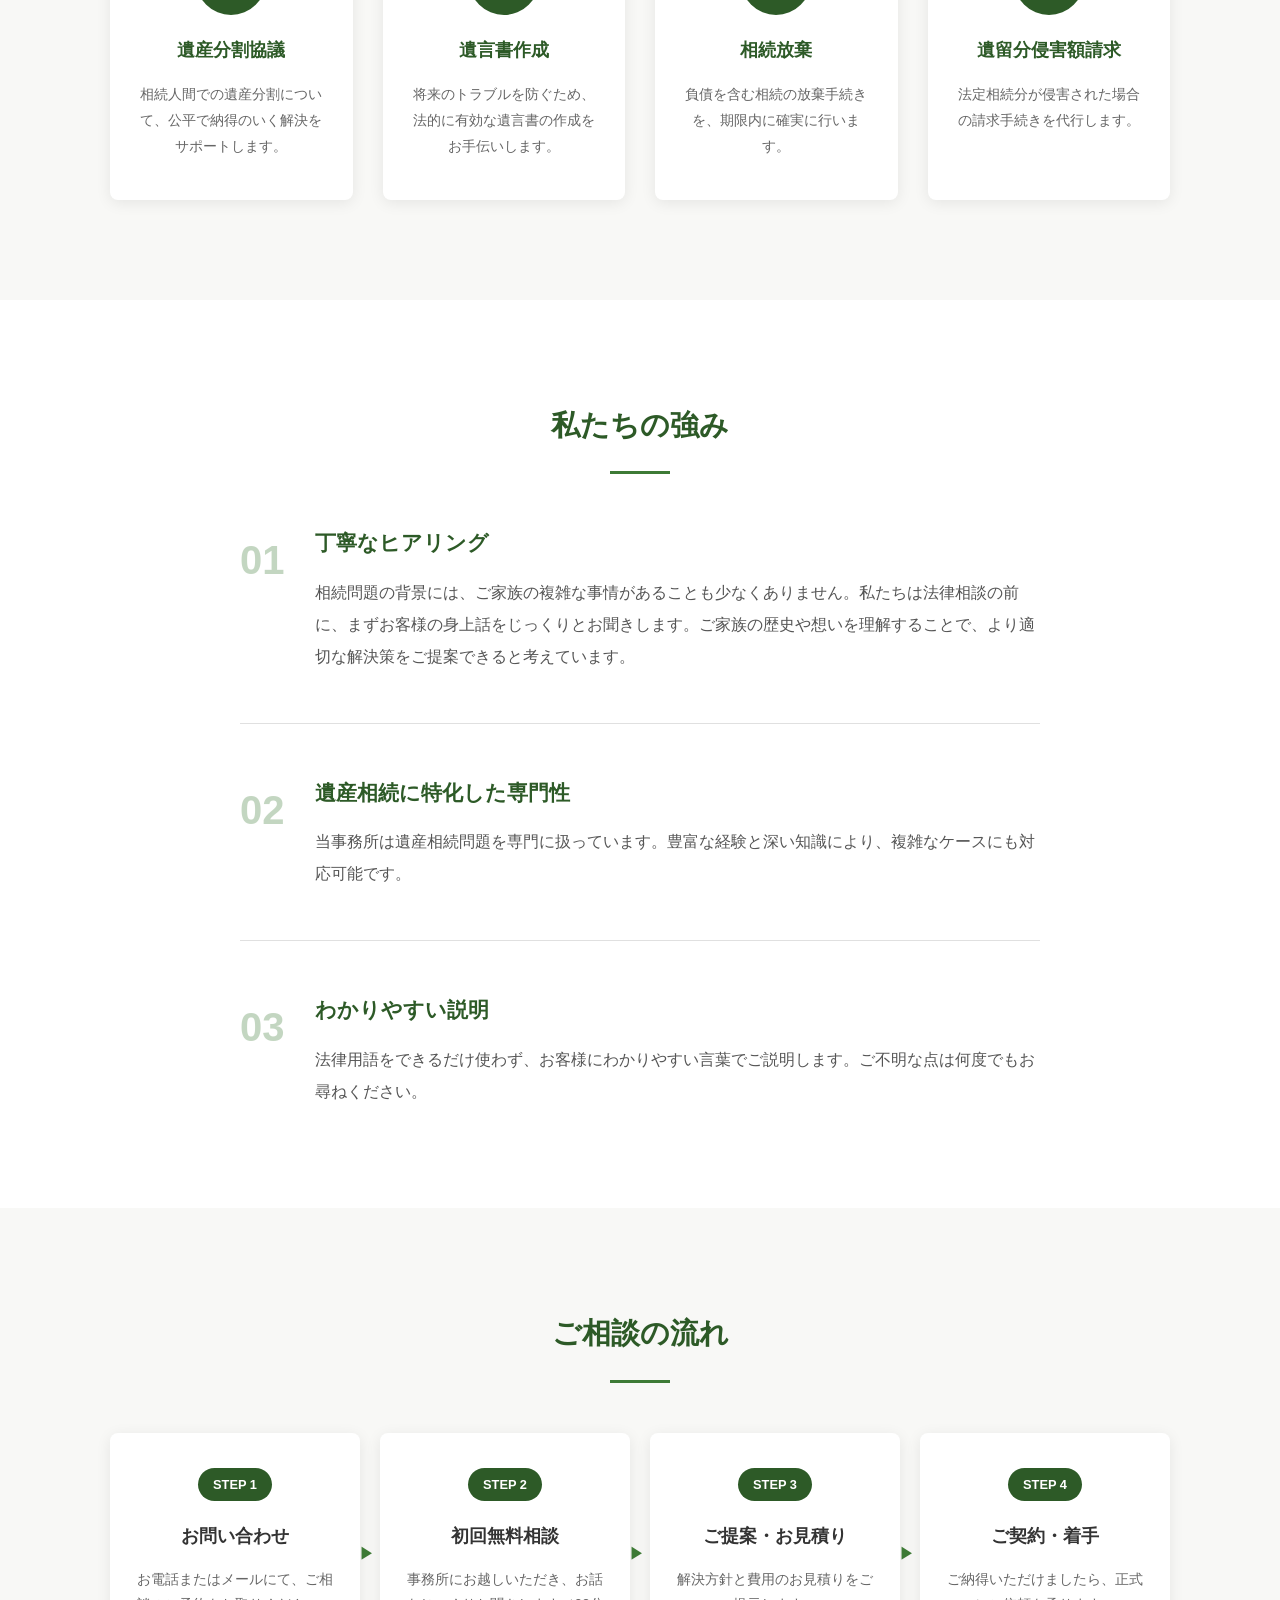
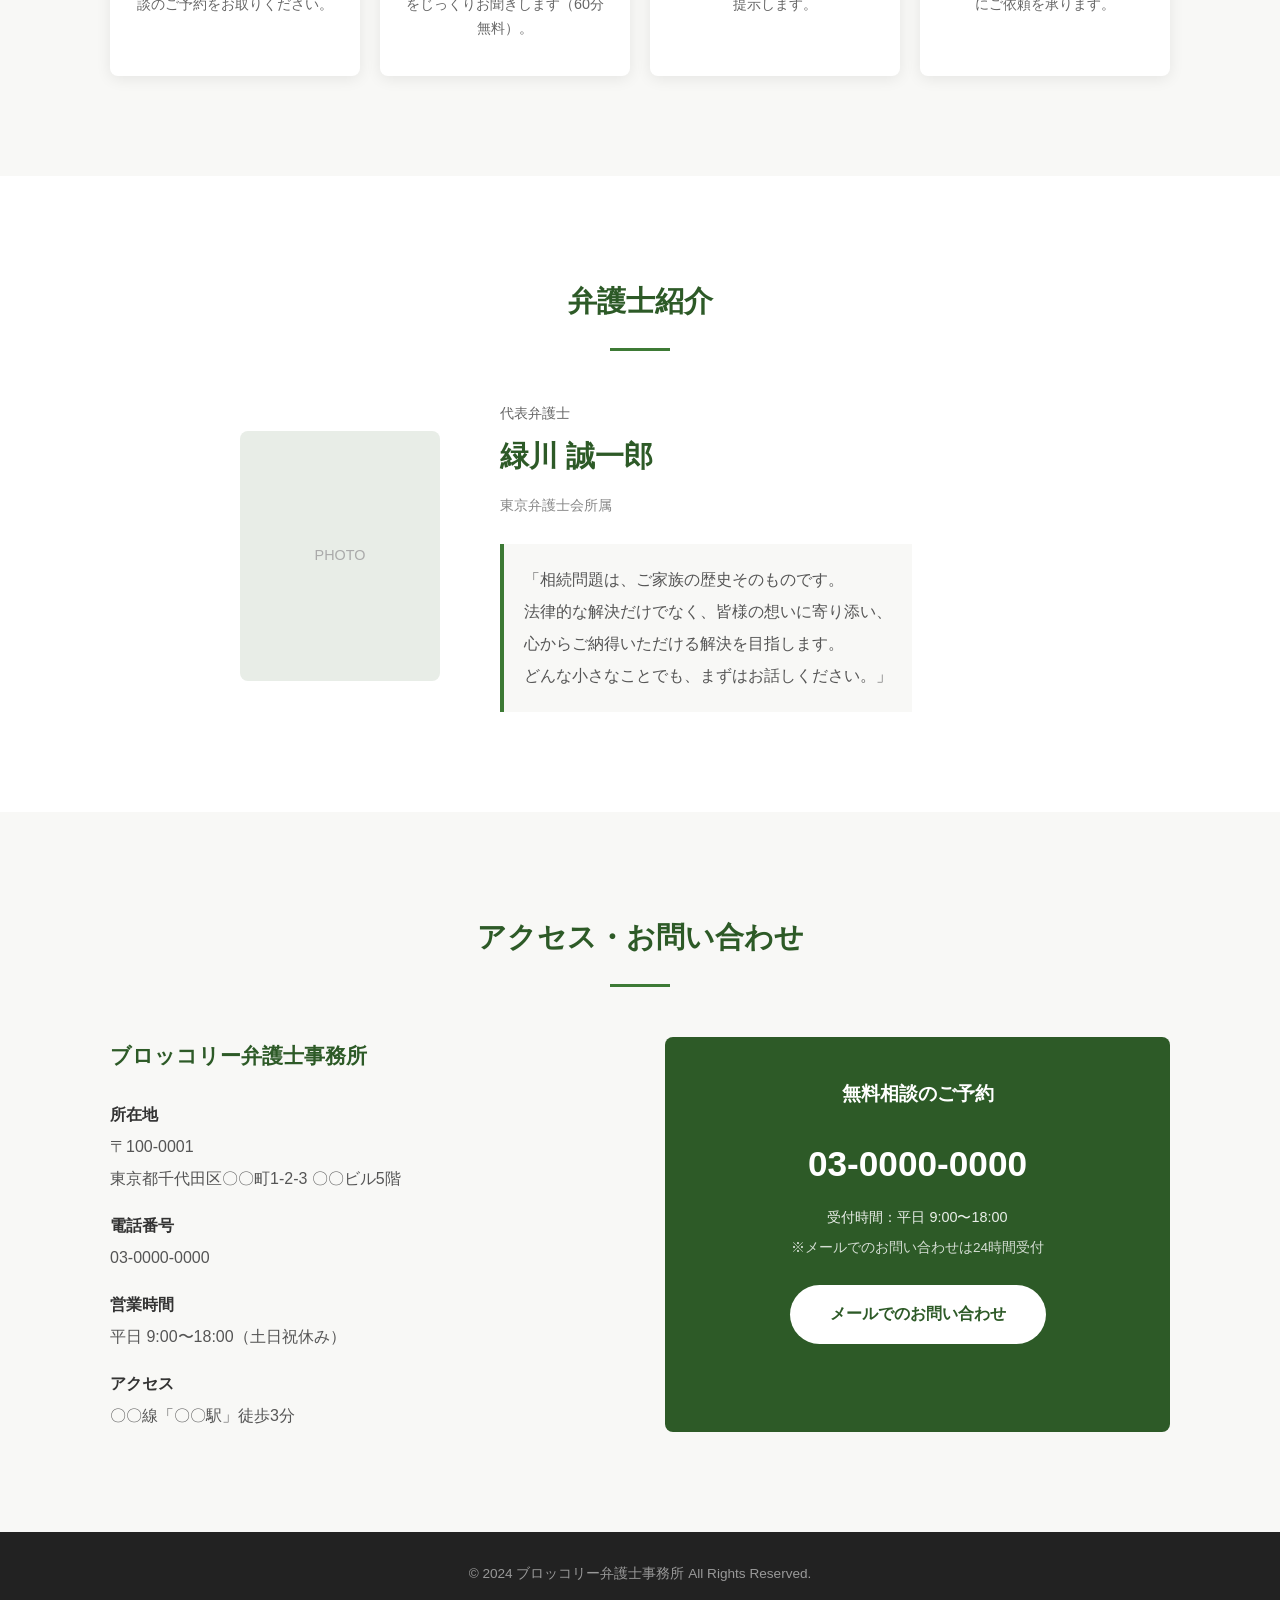
==== commit 7b4a9d02: "Fix banner overlap" ====
--- a/broccoli-law/index.html
+++ b/broccoli-law/index.html
@@ -27,7 +27,11 @@
         }
 
         body {
-            padding-top: 36px;
+            padding-top: 130px;
+        }
+
+        .header {
+            top: 50px;
         }
     </style>
 </head>
